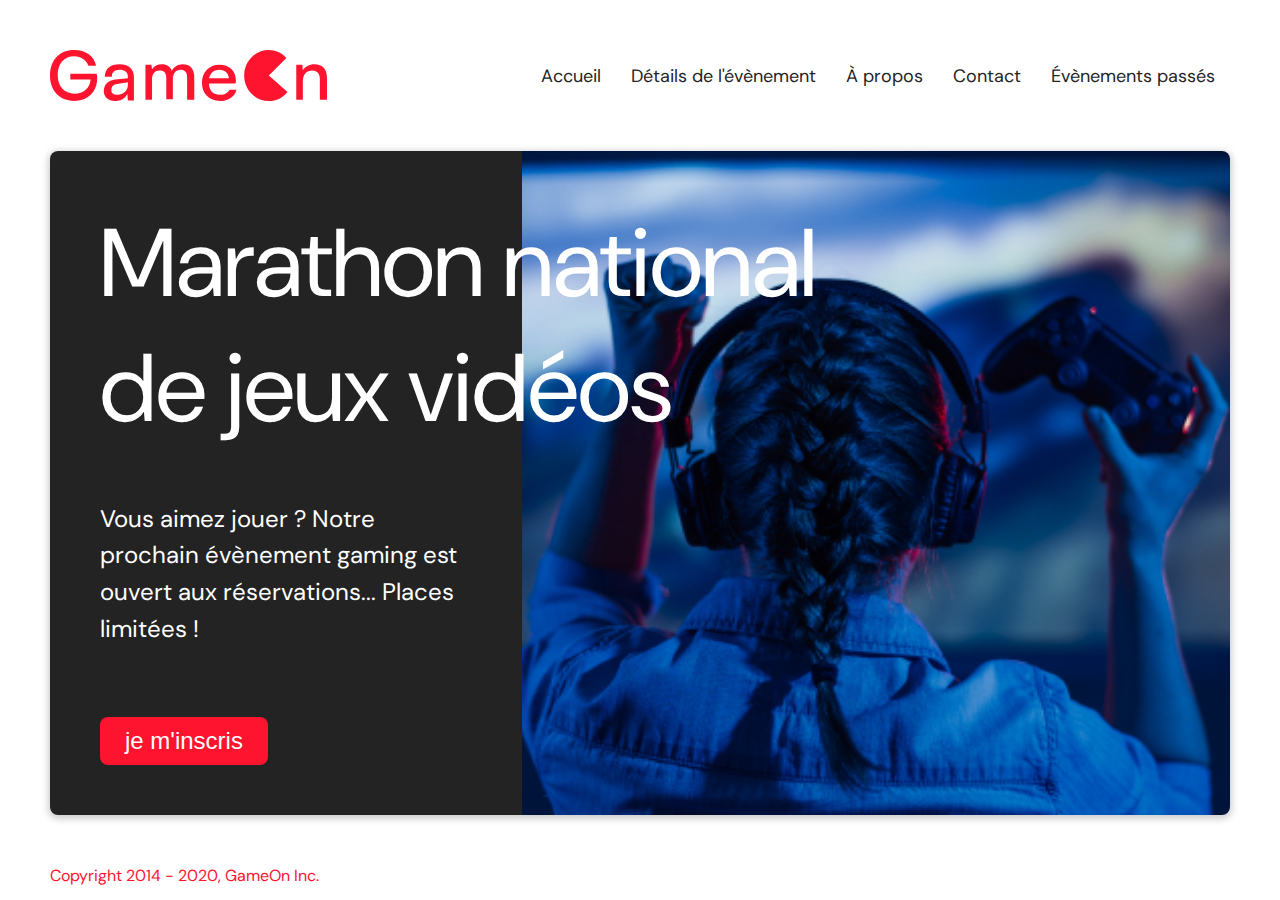
==== index.html @ 911a33b0 "change project directory" ====
<!DOCTYPE html>
<html lang="en">
  <head>
    <meta charset="utf-8" />
    <title>Reservation</title>
    <meta name="viewport" content="width=device-width,initial-scale=1" />
    <link rel="stylesheet" href="css/modal.css" />
    <link rel="stylesheet" href="https://cdnjs.cloudflare.com/ajax/libs/font-awesome/4.7.0/css/font-awesome.min.css">
    <link
      href="https://fonts.googleapis.com/css?family=DM+Sans"
      rel="stylesheet"
    />
  </head>
  <body>
    <div class="topnav" id="myTopnav">
      <div class="header-logo">
      <img alt="logo" src="images/Nav-Logo.svg"/>
      </div>
      <div class="main-navbar">
          <a href="#" class="active"><span>Accueil</span></a>
          <a href="#"><span>Détails de l'évènement</span></a>
          <a href="#"><span>À propos</span></a>
          <a href="#"><span>Contact</span></a>
          <a href="#"><span>Évènements passés</span></a>
          <a href="javascript:void(0);" class="icon" onclick="editNav()">
            <i class="fa fa-bars"></i>
          </a>
      </div>
    </div>
  </div>
    <main>
      <div class="hero-section">
        <div class="hero-content">
          <h1 class="hero-headline">
            Marathon national<br>
            de jeux vidéos
          </h1>
          <p class="hero-text">
            Vous aimez jouer ? Notre prochain évènement gaming est ouvert
            aux réservations... Places limitées !
          </p>
          <button class="btn-signup modal-btn">
            je m'inscris
          </button>
        </div>
        <div class="hero-img">
          <img src="images/bg_img.jpg" alt="img" />
        </div>
        <button class="btn-signup modal-btn">
          je m'inscris
        </button>
      </div>

      <section class="bground">
        <div class="content">
          <span class="close"></span>

          <div class="modal-body">
            <div class="success-message-container">
              <p>Merci ! Votre réservation a été reçue.</p>
              <span class="close-btn">Fermer</span>
            </div>
            <form
              name="reserve"
              action="index.html"
              method="get"
              id="form"
            >
              <ul class="form-container">
                <li class="formData">
                  <label for="first">Prénom</label>
                  <input class="text-control" type="text" id="first" name="first" minlength="2" pattern="[A-Za-z]+"/>
                  <p class="error-message">Veuillez entrer 2 caractères ou plus pour le champ du prénom.</p>
                </li>
                <li class="formData">
                  <label for="last">Nom</label>
                  <input class="text-control" type="text" id="last" name="last" minlength="2" pattern="[A-Za-z]+"/>
                  <p class="error-message">Veuillez entrer 2 caractères ou plus pour le champ du nom.</p>
                </li>
                <li class="formData">
                  <label for="email">Email</label>
                  <input class="text-control" type="email" id="email" name="email" />
                  <p class="error-message">Veuillez entrer votre email</p>
                </li>
                <li class="formData">
                  <label for="birthdate">Date de naissance</label>
                  <input class="text-control" type="date" id="birthdate" name="birthdate" />
                  <p class="error-message">Vous devez entrer votre date de naissance.</p>
                </li>
                <li class="formData">
                  <label for="quantity">À combien de tournois GameOn avez-vous déjà participé ?</label>
                  <input type="number" class="text-control" id="quantity" name="quantity" min="0" max="99">
                </li>
              </ul>
              
              <p>Quelles villes ?</p>

              <ul class="radio-container formData">
                <li>
                  <input
                    class="radio-input" type="radio" id="location1" name="location" value="New York"
                  />
                  <span class="radio-icon"></span>
                  <label class="radio-label" for="location1">New York</label>
                </li>
                <li>
                  <input
                    class="radio-input" type="radio" id="location2" name="location" value="San Fransisco"
                  />
                  <span class="radio-icon"></span>
                  <label class="radio-label" for="location2">San Fransisco</label>
                </li>
                <li>
                  <input
                    class="radio-input" type="radio" id="location3" name="location" value="Seattle"
                  />
                  <span class="radio-icon"></span>
                  <label class="radio-label" for="location3">Seattle</label>
                </li>
                <li>
                  <input
                    class="radio-input" type="radio" id="location4" name="location" value="Chicago"
                  />
                  <span class="radio-icon"></span>
                  <label class="radio-label" for="location4">Chicago</label>
                </li>
                <li>
                  <input
                    class="radio-input" type="radio" id="location5" name="location" value="Boston"
                  />
                  <span class="radio-icon"></span>
                  <label class="radio-label" for="location5">Boston</label>
                </li>
                <li>
                  <input
                    class="radio-input" type="radio" id="location5" name="location" value="Portland"
                  />
                  <span class="radio-icon"></span>
                  <label class="radio-label" for="location5">Portland</label>
                </li>
                <p class="error-message">Vous devez choisir une option.</p>
              </ul>
              
              <ul class="checkbox-container formData">
                <li>
                  <input class="checkbox-input" type="checkbox" id="checkbox1"/>
                  <span class="checkbox-icon"></span>
                  <label class="checkbox2-label" for="checkbox1">
                    J'ai lu et accepté les conditions d'utilisation.
                  </label> 
                  <p class="checkbox-error-message">Vous devez vérifier que vous acceptez les termes et conditions.</p>
                </li>
                <li>
                  <input class="checkbox-input" type="checkbox" id="checkbox2"/>
                  <span class="checkbox-icon"></span>
                  <label class="checkbox2-label" for="checkbox2">
                    Je Je souhaite être prévenu des prochains évènements.
                  </label>
                </li>
              </ul>

              <input class="btn-submit" type="submit" value="C'est parti" />

            </form>
          </div>
        </div>

      </section>
    </main>
    <footer>
      <p class="copyrights">
        Copyright 2014 - 2020, GameOn Inc.
      </p>
    </footer>
    <script src="js/modal.js"></script>
  </body>
</html>
---- css/modal.css ----
:root {
    --font-default: "DM Sans", Arial, Helvetica, sans-serif;
    --font-slab: var(--font-default);
    --modal-duration: 0.8s;
    --primary-color: #232323;
    --secondary-color: #FE142F;
    --tertiary-color: #279e7a;
}

* {
    box-sizing: border-box;
    margin: 0;
    padding: 0;
}

body {
    margin: 0;
    display: flex;
    flex-direction: column;
    font-family: var(--font-default);
    font-size: 18px;
    max-width: 1300px;
    margin: 0 auto;
    padding: 0 50px;
}



/*---HEADER--------*/

.topnav {
    width: 100%;
    display: flex;
    justify-content: space-between;
    padding: 50px 0;
}
.topnav .icon {
    display: none;
    color: var(--secondary-color);
}

.header-logo {
    width: 277px;
    display: flex;
    align-items: center;
}
.header-logo img {
    width: 100%;
}

.main-navbar {
    display: flex;
    justify-content: flex-end;
    align-items: center;
}
.main-navbar a {
    padding: 9px 15px;
    color: var(--primary-color);
    text-decoration: none;
}
.main-navbar a:hover {
    background-color: var(--secondary-color);
    border-radius: 8px;
    color: white;
    text-decoration: underline;
}


/*---HERO--------*/

main {
    width: 100%;
    /* border: 1px solid black; */
    display: flex;
    border-radius: 8px;
    overflow: hidden;
    box-shadow: 0 2px 7px 2px rgba(0, 0, 0, 0.2);
}
.hero-section {
    display: flex;
    width: 100%;
    position: relative;
    flex-wrap: wrap;
}
.hero-section > button {
    display: none;
}

.hero-content {
    width: 40%;
    background-color: var(--primary-color);
    color: white;
    position: relative;
    z-index: 1;
    padding: 50px;
    display: flex;
    flex-direction: column;
    justify-content: space-between;
    align-items: flex-start;
}
.hero-headline {
    font-size: 6rem;
    font-weight: normal;
    white-space: nowrap;
}
.hero-text, .success-message-container p {
    width: 100%;
    font-weight: normal;
    padding: 20px 0;
    font-size: 1.5rem;
    line-height: 2.3rem;
}

.success-message-container p {
    text-align: center;
}

.hero-img {
    width: 60%;
    /* height: 70vh; */
}
.hero-img img {
    width: 100%;
    height: 100%;
    object-fit: cover;
}

.btn-signup,
.btn-submit {
    background-color: var(--secondary-color);
    padding: 10px 25px;
    border-radius: 8px;
    border: 0;
    color: white;
    font-size: 1.5rem;
    margin-top: 20px;
}



.bground {
    display: none;
    position: fixed;
    z-index: 2;
    left: 0;
    top: 0;
    width: 100%;
    height: 100vh;
    overflow: auto;
    /* background-color: rgba(26, 39, 156, 0.4); */
    background-color: #E5E5E5;
    align-items: center;
    justify-content: center;
}
.bground.show {
    display: flex;
}
.bground .content {
    background-color: var(--primary-color);
    padding: 0 40px;
    border-radius: 8px;
    color: white;
    max-width: 540px;
    overflow-y: scroll;
    position: relative;
    box-shadow: 0px 12px 12px rgba(0, 0, 0, 0.25);
}

.close {
    position: absolute;
    right: 15px;
    top: 15px;
    width: 32px;
    height: 32px;
    opacity: 1;
    cursor: pointer;
    transform: scale(0.7);
  }
  .close:before,
  .close:after {
    position: absolute;
    left: 15px;
    content: " ";
    height: 33px;
    width: 3px;
    background-color: #fff;
  }
  .close:before {
    transform: rotate(45deg);
  }
  .close:after {
    transform: rotate(-45deg);
  }

.modal-body form {
    padding: 40px 0;
    width: 100%;
    display: flex;
    flex-direction: column;
    align-items: center;
}

.modal-body label, form > p {
    font-family: var(--font-default);
    font-size: 1rem;
    font-weight: normal;
    margin: 10px 0;
}
.modal-body .text-control {
    padding: 8px;
    width: 100%;
    border-radius: 8px;
    font-size: 1.2rem;
    height: 48px;
    border: 0;
}

.formData[data-error]::after {
    content: attr(data-error);
    font-size: 0.4em;
    color: #e54858;
    display: block;
    margin-top: 7px;
    margin-bottom: 7px;
    text-align: right;
    line-height: 0.3;
    opacity: 1;
    transition: 0.3s;
  }
.formData[data-error-visible="true"]::after {
opacity: 1;
}
.formData[data-error-visible="true"] .text-control {
border: 2px solid #e54858;
}

/* .formData input:focus {
    border: 0;
    outline: none;
    border: 2px solid var(--tertiary-color);
}
.formData input:invalid {
    border: 2px solid var(--secondary-color);
} */

.formData input:focus {
    border: 0;
    outline: none;
}

.text-control.valid {
    border: 2px solid var(--tertiary-color);
}

.text-control.invalid {
    border: 2px solid var(--secondary-color);
}

.radio-container p.error-message.invalid,
.checkbox-error-message.invalid {
    display: block;
}


form > p {
    padding-top: 20px;
    display: flex;
    align-self: flex-start;
}
p.error-message, p.checkbox-error-message {
    width: 100%;
    font-size: .7rem;
    color: var(--secondary-color);
    padding-top: 10px;
    /* display: block; */
    display: none;
}
form ul.form-container,
form ul.radio-container,
form ul.checkbox-container {
    width: 100%;
    display: flex;
    flex-direction: column;
    list-style: none;
}
form ul.radio-container {
    flex-direction: row;
    justify-content: flex-start;
    flex-wrap: wrap;
}
form ul.form-container li {
    display: flex;
    flex-direction: column;
    width: auto;
}

form ul.radio-container li {
    display: flex;
    align-items: center;
    margin-right: 20px;
    position: relative;
    cursor: pointer;
}
form ul.radio-container li label,
form ul.checkbox-container li label {
    margin-left: 35px;
    font-size: 12px;
}
form ul.radio-container li input,
form ul.checkbox-container li input {
    position: absolute;
    opacity: 0;
    height: 25px;
    width: 25px;
    z-index: 3;
    cursor: pointer;
}
form ul.radio-container li .radio-icon,
form ul.checkbox-container li .checkbox-icon {
    position: absolute;
    height: 26px;
    width: 26px;
    border: 1px solid var(--tertiary-color);
    border-radius: 50%;
    cursor: pointer;
}

form ul.radio-container li input:checked ~ .radio-icon:after,
form ul.checkbox-container li input:checked ~ .checkbox-icon:after {
    content: "";
    width: 15px;
    height: 15px;
    border-radius: 50%;
    background-color: var(--tertiary-color);
    position: absolute;
    left: 50%;
    top: 50%;
    transform: translate(-50%, -50%);
}

form ul.checkbox-container {
    padding-top: 20px;
}

form ul.checkbox-container li {
    margin: 10px 0;
}
form ul.checkbox-container li .checkbox-icon {
    background-color: #C4C4C4;
    border: 0;
    border-radius: 6px;
}

form ul.checkbox-container li input:checked ~ .checkbox-icon {
    background-color: var(--tertiary-color);
}
form ul.checkbox-container li input:checked ~ .checkbox-icon:after {
    left: 9px;
    top: 5px;
    width: 5px;
    height: 10px;
    border: solid white;
    border-width: 0 3px 3px 0;
    transform: rotate(45deg);
    border-radius: 0;
}

.success-message-container {
    position: absolute;
    z-index: 5;
    top: 0;
    left: 0;
    width: 100%;
    height: 100%;
    background-color: var(--primary-color);
    display: none;
    align-items: center;
    justify-content: center;
}


.success-message-container.show {
    display: flex;
    flex-direction: column;
    /* justify-content: space-between; */
    padding: 50px;
}


.close-btn {
    padding: 10px 20px;
    background-color: var(--secondary-color);
    border-radius: 6px;
    position: absolute;
    bottom: 50px;
    cursor: pointer;
}






/*---FOOTER--------*/

footer {
    width: 100%;
    display: flex;
    justify-content: flex-start;
}
.copyrights {
    font-size: 1rem;
    color: var(--secondary-color);
    padding-top: 50px;
}


@media screen and (max-width: 800px) {

}


@media screen and (max-width: 768px) {
    body {
        padding: 0 30px;
    }
    .topnav {
        padding: 30px 0;
    }
    .topnav a {
        display: none;
    }
    .topnav a.icon {
        display: flex;
    }
    .topnav a.icon:hover {
        text-decoration: none;
    }
    .header-logo {
        width: 100px;
    }


    /*---HERO------*/

    main {
        border-radius: 0;
        box-shadow: unset;
    }
    .hero-section {
        justify-content: center;
    }

    .hero-section > button {
        display: flex;
        margin: 20px 0;
    }

    .hero-content {
        width: 100%;
        padding: 0;
        background-color: transparent;
        color: var(--primary-color);
    }
    .hero-content > button {
        display: none;
    }
    .hero-headline {
        font-size: 3rem;
        line-height: 3.5rem;
        white-space: normal;
    }
    .hero-text {
        width: unset;
        font-size: 1rem;
        line-height: 1.5rem;
        margin-top: 20px;
        margin-bottom: 20px;
    }
    .hero-img {
        width: 100%;
        height: unset;
        border-radius: 8px;
        overflow: hidden;
    }



    /*---FORM---------*/

    .bground {
        height: unset;
        position: absolute;
        margin-top: 90px;
        overflow-y: scroll;
    }
    .bground .content {
        border-radius: 0;
    }



    /*---FOOTER--------*/

    footer {
        justify-content: center;
    }
    .copyrights {
        font-size: 10px;
        padding-top: 10px;
        padding-bottom: 20px;
    }




}


@media screen and (max-width: 540px) {

}
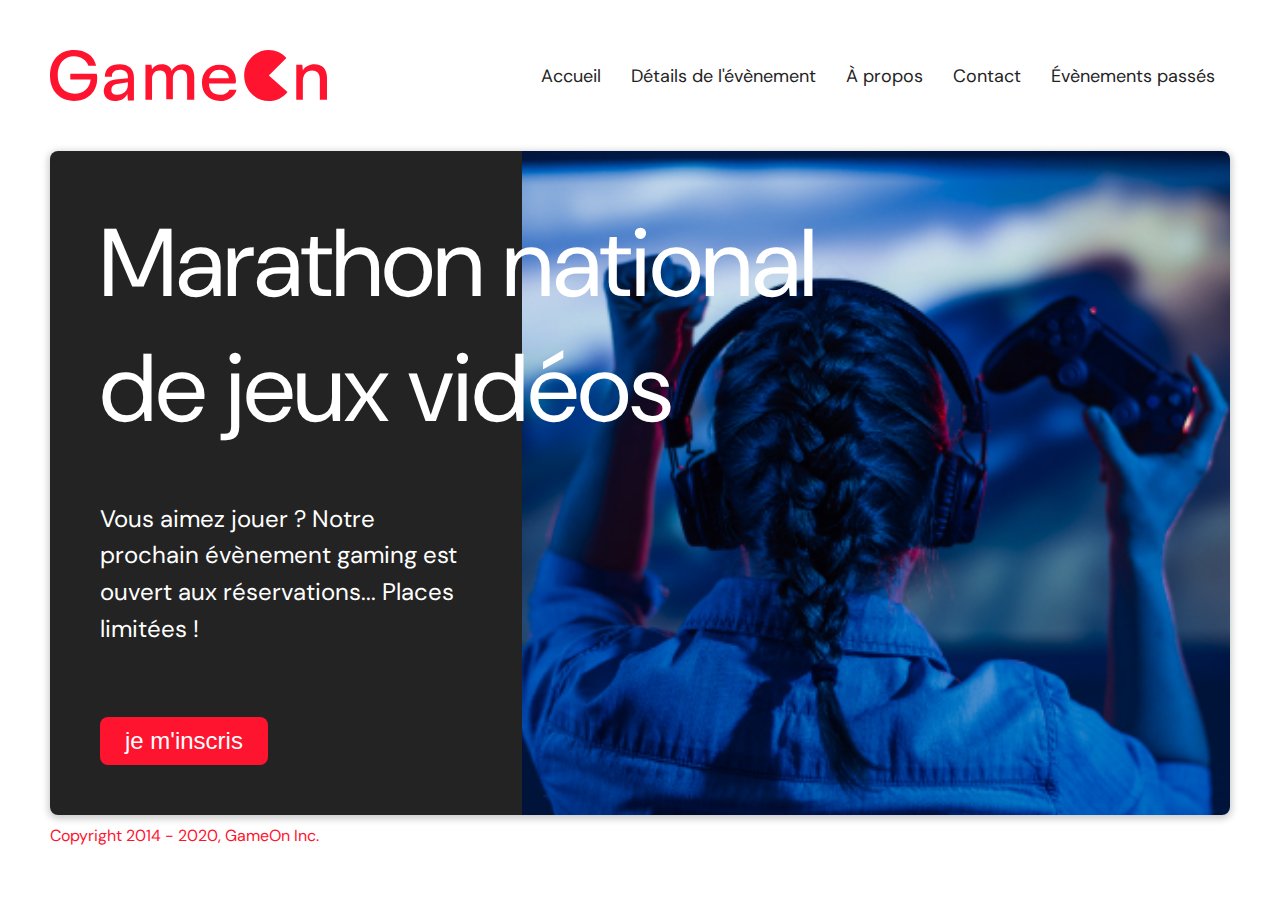
==== commit 846c6eee: "cleaning code" ====
--- a/index.html
+++ b/index.html
@@ -22,12 +22,9 @@
           <a href="#"><span>À propos</span></a>
           <a href="#"><span>Contact</span></a>
           <a href="#"><span>Évènements passés</span></a>
-          <a href="javascript:void(0);" class="icon" onclick="editNav()">
-            <i class="fa fa-bars"></i>
-          </a>
       </div>
+      <button class="nav-button"><i class="fa fa-bars"></i></button>
     </div>
-  </div>
     <main>
       <div class="hero-section">
         <div class="hero-content">
@@ -57,7 +54,7 @@
 
           <div class="modal-body">
             <div class="success-message-container">
-              <p>Merci ! Votre réservation a été reçue.</p>
+              <h2>Merci ! Votre réservation a été reçue.</h2>
               <span class="close-btn">Fermer</span>
             </div>
             <form
@@ -89,7 +86,8 @@
                 </li>
                 <li class="formData">
                   <label for="quantity">À combien de tournois GameOn avez-vous déjà participé ?</label>
-                  <input type="number" class="text-control" id="quantity" name="quantity" min="0" max="99">
+                  <input type="number" class="text-control" id="quantity" name="quantity" min="1" max="99">
+                  <p class="error-message">Vous devez avoir participé à au moins un événement.</p>
                 </li>
               </ul>
               
@@ -133,12 +131,12 @@
                 </li>
                 <li>
                   <input
-                    class="radio-input" type="radio" id="location5" name="location" value="Portland"
+                    class="radio-input" type="radio" id="location6" name="location" value="Portland"
                   />
                   <span class="radio-icon"></span>
-                  <label class="radio-label" for="location5">Portland</label>
+                  <label class="radio-label" for="location6">Portland</label>
                 </li>
-                <p class="error-message">Vous devez choisir une option.</p>
+                <li><p class="error-message">Vous devez choisir une option.</p></li>
               </ul>
               
               <ul class="checkbox-container formData">
--- a/css/modal.css
+++ b/css/modal.css
@@ -33,10 +33,7 @@
     display: flex;
     justify-content: space-between;
     padding: 50px 0;
-}
-.topnav .icon {
-    display: none;
-    color: var(--secondary-color);
+    position: relative;
 }
 
 .header-logo {
@@ -65,12 +62,15 @@
     text-decoration: underline;
 }
 
+.nav-button {
+    display: none;
+}
+
 
 /*---HERO--------*/
 
 main {
     width: 100%;
-    /* border: 1px solid black; */
     display: flex;
     border-radius: 8px;
     overflow: hidden;
@@ -103,7 +103,7 @@
     font-weight: normal;
     white-space: nowrap;
 }
-.hero-text, .success-message-container p {
+.hero-text, .success-message-container h2 {
     width: 100%;
     font-weight: normal;
     padding: 20px 0;
@@ -111,13 +111,12 @@
     line-height: 2.3rem;
 }
 
-.success-message-container p {
+.success-message-container h2 {
     text-align: center;
 }
 
 .hero-img {
     width: 60%;
-    /* height: 70vh; */
 }
 .hero-img img {
     width: 100%;
@@ -147,7 +146,6 @@
     width: 100%;
     height: 100vh;
     overflow: auto;
-    /* background-color: rgba(26, 39, 156, 0.4); */
     background-color: #E5E5E5;
     align-items: center;
     justify-content: center;
@@ -157,17 +155,21 @@
 }
 .bground .content {
     background-color: var(--primary-color);
-    padding: 0 40px;
+    padding: 40px;
     border-radius: 8px;
     color: white;
     max-width: 540px;
+    height: 100%;
     overflow-y: scroll;
     position: relative;
+    display: flex;
+    align-items: center;
+    flex-direction: column;
     box-shadow: 0px 12px 12px rgba(0, 0, 0, 0.25);
 }
 
+
 .close {
-    position: absolute;
     right: 15px;
     top: 15px;
     width: 32px;
@@ -175,6 +177,7 @@
     opacity: 1;
     cursor: pointer;
     transform: scale(0.7);
+    align-self: flex-end;
   }
   .close:before,
   .close:after {
@@ -234,23 +237,11 @@
 border: 2px solid #e54858;
 }
 
-/* .formData input:focus {
-    border: 0;
-    outline: none;
-    border: 2px solid var(--tertiary-color);
-}
-.formData input:invalid {
-    border: 2px solid var(--secondary-color);
-} */
-
 .formData input:focus {
     border: 0;
     outline: none;
 }
 
-.text-control.valid {
-    border: 2px solid var(--tertiary-color);
-}
 
 .text-control.invalid {
     border: 2px solid var(--secondary-color);
@@ -300,6 +291,9 @@
     margin-right: 20px;
     position: relative;
     cursor: pointer;
+}
+form ul.radio-container li:last-child {
+    width: 100%;
 }
 form ul.radio-container li label,
 form ul.checkbox-container li label {
@@ -411,12 +405,23 @@
 .copyrights {
     font-size: 1rem;
     color: var(--secondary-color);
-    padding-top: 50px;
-}
-
-
-@media screen and (max-width: 800px) {
-
+    padding-top: 10px;
+}
+
+
+
+
+/* MEDIA QUERIES ---------------------------------------------------*/
+
+@media screen and (max-width: 1024px) {
+    .topnav {
+        flex-wrap: wrap;
+    }
+    .main-navbar {
+        width: 100%;
+        justify-content: space-between;
+        margin-top: 25px;
+    }
 }
 
 
@@ -427,9 +432,6 @@
     .topnav {
         padding: 30px 0;
     }
-    .topnav a {
-        display: none;
-    }
     .topnav a.icon {
         display: flex;
     }
@@ -438,6 +440,65 @@
     }
     .header-logo {
         width: 100px;
+    }
+
+    .nav-button {
+        display: flex;
+        align-items: center;
+        justify-content: center;
+        width: 40px;
+        height: 40px;
+        font-size: 1.2rem;
+        background-color: white;
+        border: none;
+    }
+    .nav-button:hover {
+        background-color: var(--secondary-color);
+        color: white;
+        border-radius: 8px;
+    }
+
+    .main-navbar {
+        display: none;
+    }
+    .main-navbar.mobile {
+        background-color: var(--secondary-color);
+        border-radius: 8px;
+        position: absolute;
+        top: 70px;
+        right: 0;
+        display: flex;
+        flex-direction: column;
+        z-index: 10;
+        padding: 10px;
+    }
+    .main-navbar.mobile a:hover {
+        background-color: white;
+        color: black;
+    }
+    
+    .nav-button.opened {
+        background-color: var(--secondary-color);
+        border-radius: 8px;
+        position: relative;
+        display: flex;
+    }
+    .nav-button.opened:before, .nav-button.opened:after {
+        content: "";
+        width: 25px;
+        height: 3px;
+        background-color: white;
+        transform: translate(-50%, -50%) rotate(45deg);
+        position: absolute;
+        top: 50%;
+        left: 50%;
+        z-index: 1;
+    }
+    .nav-button.opened:after {
+        transform: translate(-50%, -50%) rotate(-45deg);
+    }
+    .nav-button.opened i {
+        display: none;
     }
 
 
@@ -507,7 +568,6 @@
     }
     .copyrights {
         font-size: 10px;
-        padding-top: 10px;
         padding-bottom: 20px;
     }
 
@@ -517,8 +577,4 @@
 }
 
 
-@media screen and (max-width: 540px) {
-
-}
-
-
+
